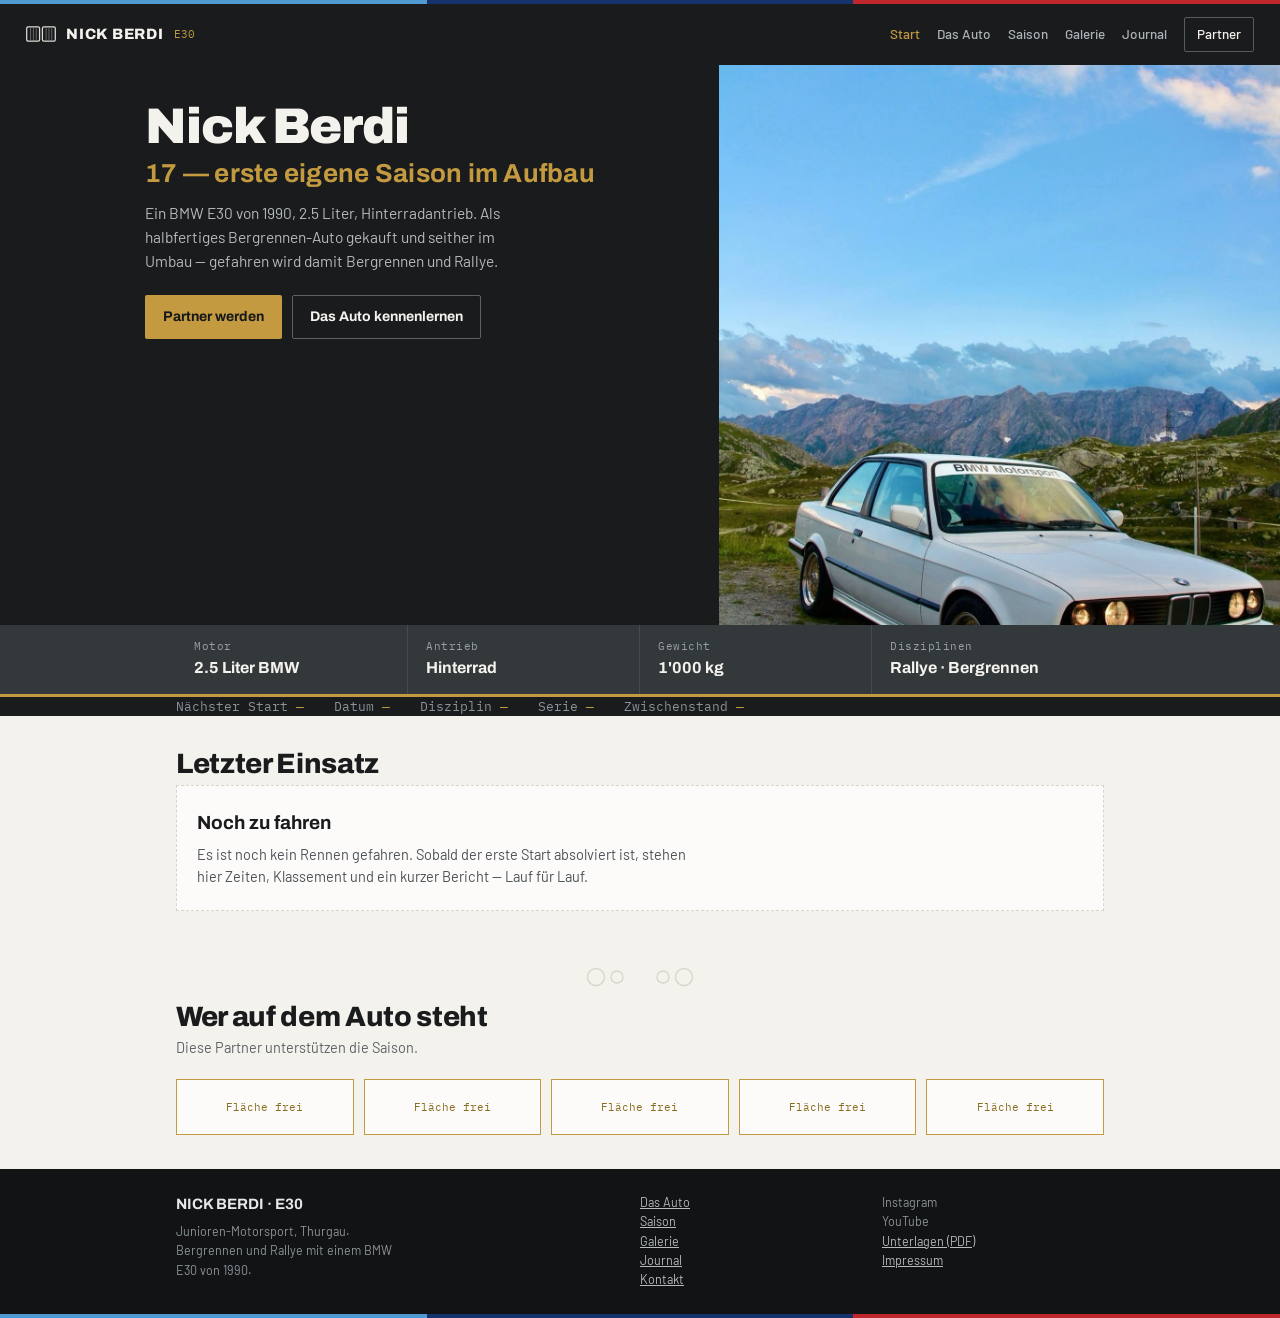
==== index.html @ aa483a07 "init" ====
<!doctype html>
<html lang="de-CH">
<meta charset="utf-8">
<meta name="viewport" content="width=device-width, initial-scale=1">
<title>Start — nickberdi.ch</title>
<link rel="preconnect" href="https://fonts.googleapis.com">
<link rel="preconnect" href="https://fonts.gstatic.com" crossorigin>
<link href="https://fonts.googleapis.com/css2?family=Archivo:wght@600;700;800;900&family=Barlow:wght@400;500;600&family=IBM+Plex+Mono:wght@400;500&display=swap" rel="stylesheet">

<link rel="stylesheet" href="css/base.css">
<link rel="stylesheet" href="css/site.css">
<link rel="stylesheet" href="css/components.css">

<div class="site">
  <div class="tri"><i></i><i></i><i></i></div>
  <nav class="nav">
    <div class="mark">
      <svg class="kid" viewBox="0 0 34 18" width="30" height="16" aria-hidden="true"><rect x=".8" y=".8" width="14.6" height="16.4" rx="1.6" fill="none" stroke="currentColor" stroke-width="1.4"/><rect x="18.6" y=".8" width="14.6" height="16.4" rx="1.6" fill="none" stroke="currentColor" stroke-width="1.4"/><path d="M5.2 2.4v13.2M8.4 2.4v13.2M11.6 2.4v13.2M22.8 2.4v13.2M26 2.4v13.2M29.2 2.4v13.2" stroke="currentColor" stroke-width=".9" opacity=".5"/></svg>
      <b data-cms="site.name">NICK BERDI</b><span data-cms="site.tag">E30</span>
    </div>
    <a href="index.html" class="on">Start</a><a href="das-auto.html">Das Auto</a><a href="saison.html">Saison</a><a href="galerie.html">Galerie</a><a href="journal.html">Journal</a>
    <a href="partner.html" class="cta">Partner</a>
  </nav>
  <header class="hero">
    <div class="hero-txt">
      <h1><span data-cms="index.heroTitle">Nick Berdi</span><em data-cms="index.heroSub">17 — erste eigene Saison im Aufbau</em></h1>
      <p class="sub" data-cms="index.heroText">Ein BMW E30 von 1990, 2.5 Liter, Hinterradantrieb. Als halbfertiges Bergrennen-Auto gekauft und seither im Umbau — gefahren wird damit Bergrennen und Rallye.</p>
      <div class="hero-btns">
        <a href="partner.html" class="btn btn-g" data-cms="index.heroBtn1">Partner werden</a>
        <a href="das-auto.html" class="btn btn-o" data-cms="index.heroBtn2">Das Auto kennenlernen</a>
      </div>
    </div>
    <img src="img/wolken-dreiviertel.jpg" alt="Weisser BMW E30 auf einem Alpenpass in der Dämmerung">
  </header>

  <div class="spec"><div class="wrap spec-in">
    <div><i>Motor</i><b data-cms="car.motor">2.5 Liter BMW</b></div>
    <div><i>Antrieb</i><b data-cms="car.antrieb">Hinterrad</b></div>
    <div><i>Gewicht</i><b data-cms="car.gewicht">1'000 kg</b></div>
    <div><i>Disziplinen</i><b data-cms="car.disziplinen">Rallye · Bergrennen</b></div>
  </div></div>

  <div class="tc"><div class="wrap tc-in">
    <span><i>Nächster Start</i> <b data-cms="index.nextEvent">—</b></span>
    <span><i>Datum</i> <b data-cms="index.nextDate">—</b></span>
    <span><i>Disziplin</i> <b data-cms="index.nextDiscipline">—</b></span>
    <span><i>Serie</i> <b data-cms="index.nextSeries">—</b></span>
    <span><i>Zwischenstand</i> <b data-cms="index.nextStanding">—</b></span>
  </div></div>

  <section class="sec"><div class="wrap">
    <h2>Letzter Einsatz</h2>
    <div class="empty" data-events-last>
      <b data-cms="index.lastTitle">Noch zu fahren</b>
      <p data-cms="index.lastText">Es ist noch kein Rennen gefahren. Sobald der erste Start absolviert ist, stehen hier Zeiten, Klassement und ein kurzer Bericht — Lauf für Lauf.</p>
    </div>
  </div></section>

  <div class="lamps"><svg viewBox="0 0 108 20" width="108" height="20" aria-hidden="true">
    <circle cx="10" cy="10" r="8.5" fill="none" stroke="currentColor" stroke-width="1.3"/>
    <circle cx="31" cy="10" r="6" fill="none" stroke="currentColor" stroke-width="1.3"/>
    <circle cx="77" cy="10" r="6" fill="none" stroke="currentColor" stroke-width="1.3"/>
    <circle cx="98" cy="10" r="8.5" fill="none" stroke="currentColor" stroke-width="1.3"/>
  </svg></div>

  <section class="sec" style="padding-top:12px"><div class="wrap">
    <h2 data-cms="index.partnersTitle">Wer auf dem Auto steht</h2>
    <p class="lede" data-cms="index.partnersLede">Diese Partner unterstützen die Saison.</p>
    <div class="logos" data-partners></div>
  </div></section>
  <footer class="foot"><div class="wrap cols">
    <div><b style="font-family:Archivo,sans-serif;font-size:15px;color:#E4E8EA" data-cms="site.footerBrand">NICK BERDI · E30</b>
      <p style="margin:6px 0 0;max-width:34ch" data-cms="site.footerText">Junioren-Motorsport, Thurgau. Bergrennen und Rallye mit einem BMW E30 von 1990.</p></div>
    <div><a href="das-auto.html">Das Auto</a><br><a href="saison.html">Saison</a><br><a href="galerie.html">Galerie</a><br><a href="journal.html">Journal</a><br><a href="kontakt.html">Kontakt</a></div>
    <div>Instagram<br>YouTube<br><a href="#">Unterlagen (PDF)</a><br><a href="#">Impressum</a></div>
  </div></footer>
  <div class="tri"><i></i><i></i><i></i></div>
</div>

<script src="data/content.js"></script>
<script src="js/content.js"></script>
<script src="js/site.js"></script>

</html>
---- css/base.css ----
/* Design tokens, reset and shared type helpers */
:root{
  --alpine:#F4F2ED;      /* Alpinweiss body */
  --chalk:#FCFBF9;
  --anthracite:#191B1D;  /* dash + trim */
  --graphite:#33383B;
  --bbs:#C39A3F;         /* cross-spoke gold */
  --needle:#E4762B;      /* tacho needle */
  --dusk:#4C6E8C;
  --line:#D9D5CC;
  --m1:#4E9AD1; --m2:#16326B; --m3:#C0272D;
}
*{box-sizing:border-box}
html,body{margin:0}
body{background:var(--alpine);color:var(--anthracite);font-family:Barlow,system-ui,sans-serif;-webkit-font-smoothing:antialiased}
.mono{font-family:"IBM Plex Mono",ui-monospace,monospace;font-variant-numeric:tabular-nums}
---- css/site.css ----
/* The website itself: nav, hero, sections, footer, responsive rules */
/* ---------- site base ---------- */
.site{color:var(--anthracite);font-size:15px;line-height:1.55;background:var(--alpine)}
.site .wrap{max-width:980px;margin:0 auto;padding:0 26px}
.site h1,.site h2,.site h3{font-family:Archivo,sans-serif;font-weight:800;letter-spacing:-.012em;margin:0;line-height:1.03}
.site p{margin:0 0 14px;max-width:68ch}
.tri{display:flex;height:4px}
.tri i{flex:1}
.tri i:nth-child(1){background:var(--m1)}
.tri i:nth-child(2){background:var(--m2)}
.tri i:nth-child(3){background:var(--m3)}

/* nav — sticky: the top stripe pins first, the bar sits right below it */
.site>.tri:first-child{position:sticky;top:0;z-index:60}
.nav{position:sticky;top:4px;z-index:59;display:flex;align-items:center;gap:17px;padding:13px 26px;background:var(--anthracite);color:var(--alpine)}
.mark{display:flex;align-items:center;gap:10px;margin-right:auto}
.mark .kid{color:var(--alpine);opacity:.9;flex:none}
.mark b{font-family:Archivo,sans-serif;font-weight:800;font-size:15px;letter-spacing:.05em}
.mark span{font-family:"IBM Plex Mono",monospace;font-size:11px;color:var(--bbs)}
.nav a{color:#AEB5B8;text-decoration:none;font-size:13.5px;font-weight:500}
.nav a:hover,.nav a.on{color:var(--bbs)}
.nav .cta{border:1px solid #545C60;padding:6px 12px;border-radius:2px;color:var(--alpine)}
.nav .cta:hover{border-color:var(--bbs)}

/* hero */
.hero{display:grid;grid-template-columns:1fr .78fr;background:var(--anthracite);color:var(--alpine)}
.hero-txt{padding:36px 0 34px 26px;max-width:600px;justify-self:end;width:100%}
.hero img{width:100%;height:100%;object-fit:cover;display:block;min-height:400px;max-height:560px}
.hero h1{font-size:50px;font-weight:900;letter-spacing:-.022em}
.hero h1 em{font-style:normal;display:block;color:var(--bbs);font-size:26px;font-weight:700;letter-spacing:.01em;margin-top:8px}
.hero .sub{color:#B4BABD;margin:14px 0 0;max-width:40ch;font-size:15.5px}
.hero-btns{display:flex;flex-wrap:wrap;gap:10px;margin-top:22px}
.btn{display:inline-block;font-family:Archivo,sans-serif;font-weight:700;font-size:14px;padding:10px 17px;border-radius:2px;
  text-decoration:none;border:1px solid transparent;cursor:pointer}
.btn-g{background:var(--bbs);color:#16181A}
.btn-o{border-color:#5A6266;color:var(--alpine)}
.btn-d{background:var(--anthracite);color:var(--alpine)}
.btn-l{border-color:var(--line);color:var(--graphite)}

/* headlight divider */
.lamps{display:flex;justify-content:center;padding:22px 0 4px;color:var(--line)}

/* spec bar */
.spec{background:var(--graphite);color:var(--alpine)}
.spec-in{display:grid;grid-template-columns:repeat(4,1fr);gap:1px 0;padding:0}
.spec-in div{padding:13px 18px;border-right:1px solid #454B4E}
.spec-in div:last-child{border-right:none}
.spec-in i{display:block;font-style:normal;font-family:"IBM Plex Mono",monospace;font-size:10.5px;color:#98A0A4;letter-spacing:.05em}
.spec-in b{font-family:Archivo,sans-serif;font-weight:700;font-size:16px;margin-top:2px;display:block}

/* time control strip */
.tc{background:var(--anthracite);color:var(--alpine);border-top:3px solid var(--bbs)}
.tc-in{display:flex;flex-wrap:wrap;gap:7px 30px;align-items:baseline;padding:11px 0;font-family:"IBM Plex Mono",monospace;font-size:12.5px}
.tc-in b{color:var(--bbs);font-weight:500}
.tc-in i{color:#8B9498;font-style:normal}

.sec{padding:34px 0}
.sec.dk{background:var(--anthracite);color:var(--alpine)}
.sec.dk h2{color:var(--alpine)}
.sec.dk .lede{color:#A9B0B4}
.sec h2{font-size:28px;margin-bottom:5px}
.sec .lede{color:#5E6367;margin-bottom:20px;font-size:14.5px}

/* result */
.result{display:grid;grid-template-columns:84px 1fr;gap:18px;background:var(--chalk);border:1px solid var(--line);
  border-left:5px solid var(--m3);padding:16px 18px}
.pos{font-family:Archivo,sans-serif;font-weight:900;font-size:46px;line-height:.85;text-align:center}
.pos small{display:block;font-family:"IBM Plex Mono",monospace;font-size:9.5px;letter-spacing:.09em;color:#7A7A72;font-weight:400;margin-top:4px}
.result h3{font-size:21px}
.result .meta{font-family:"IBM Plex Mono",monospace;font-size:12px;color:#6E6E66;margin-top:3px}
.splits{display:flex;flex-wrap:wrap;gap:14px;margin-top:11px;font-family:"IBM Plex Mono",monospace;font-size:12.5px}
.splits em{font-style:normal;color:#7A7A72}

.strip{display:grid;grid-template-columns:repeat(2,1fr);gap:1px;background:var(--line);border:1px solid var(--line);margin-top:16px}
.strip div{background:var(--chalk);padding:11px 12px}
.strip .ev{font-family:Archivo,sans-serif;font-weight:700;font-size:14px}
.strip .rs{font-family:"IBM Plex Mono",monospace;font-size:11.5px;color:#6E6E66;margin-top:2px}

.logos{display:grid;grid-template-columns:repeat(5,1fr);gap:10px;margin-top:10px}
.logo{background:var(--chalk);border:1px dashed #C8C3B6;height:56px;display:flex;align-items:center;justify-content:center;
  font-family:"IBM Plex Mono",monospace;font-size:10.5px;color:#96968C;text-align:center;padding:4px}

.tbl{width:100%;border-collapse:collapse;font-size:14px;background:var(--chalk);border:1px solid var(--line)}
.tbl th{text-align:left;font-family:Archivo,sans-serif;font-weight:700;font-size:13px;color:#4E5357;
  border-bottom:2px solid var(--anthracite);padding:9px 11px}
.tbl td{border-bottom:1px solid #E6E2D8;padding:9px 11px}
.tbl tr:last-child td{border-bottom:none}
.tbl .n{font-family:"IBM Plex Mono",monospace;font-variant-numeric:tabular-nums}
.tbl .win{color:var(--m3);font-weight:600}

.stats{display:grid;grid-template-columns:repeat(3,1fr);gap:14px;margin-bottom:22px}
.stat{background:var(--anthracite);color:var(--alpine);padding:14px 16px;border-top:3px solid var(--bbs)}
.stat b{font-family:Archivo,sans-serif;font-weight:900;font-size:38px;line-height:1;display:block}
.stat span{font-size:12.5px;color:#A9B0B4}

.tl{list-style:none;margin:0;padding:0;border-left:1px solid var(--line)}
.tl li{position:relative;padding:0 0 20px 25px}
.tl li:last-child{padding-bottom:0}
.tl .mk{position:absolute;left:-6px;top:5px;width:11px;height:11px;border-radius:50%;background:var(--alpine);
  border:2px solid var(--anthracite)}
.tl .yr{font-family:"IBM Plex Mono",monospace;font-size:11.5px;color:#7A7A72}
.tl b{font-family:Archivo,sans-serif;font-weight:700;font-size:17px;display:block;margin-top:1px}
.tl p{font-size:14px;color:#5E6367;margin:2px 0 0}

/* gallery */
.chips{display:flex;flex-wrap:wrap;gap:7px;margin-bottom:16px}
.chip{font-size:12.5px;border:1px solid var(--line);background:var(--chalk);padding:5px 11px;border-radius:999px;cursor:pointer}
.chip.on{background:var(--anthracite);color:var(--alpine);border-color:var(--anthracite)}
.grid{display:grid;grid-template-columns:repeat(3,1fr);gap:12px}
.cell{position:relative;overflow:hidden;background:var(--graphite);aspect-ratio:4/3}
.cell img{width:100%;height:100%;object-fit:cover;display:block}
/* Hochformat, bei dem das Auto im unteren Bilddrittel steht */
.cell img.tief{object-position:center 78%}
.cell .cap{position:absolute;left:0;right:0;bottom:0;padding:16px 10px 8px;font-family:"IBM Plex Mono",monospace;font-size:10.5px;
  color:#EDEAE4;background:linear-gradient(transparent,rgba(0,0,0,.72))}

/* car page */
.carhero{position:relative}
.carhero img{width:100%;display:block}
.carspec{display:grid;grid-template-columns:repeat(2,1fr);gap:0;border:1px solid var(--line);background:var(--chalk)}
.carspec div{padding:11px 15px;border-bottom:1px solid #E6E2D8;display:flex;justify-content:space-between;gap:12px;font-size:14px}
.carspec div:nth-child(odd){border-right:1px solid #E6E2D8}
.carspec i{font-style:normal;color:#6E6E66}
.carspec b{font-family:"IBM Plex Mono",monospace;font-weight:500;font-size:13px}

/* packages */
.pkgs{display:grid;grid-template-columns:repeat(3,1fr);gap:14px}
.pkg{background:var(--chalk);border:1px solid var(--line);padding:17px;display:flex;flex-direction:column}
.pkg.lead{border:2px solid var(--anthracite)}
.pkg h3{font-size:19px}
.pkg .price{font-family:"IBM Plex Mono",monospace;font-size:14px;color:var(--m3);margin:3px 0 11px}
.pkg ul{margin:0 0 16px;padding-left:17px;font-size:13.5px;color:#4E5357}
.pkg li{margin-bottom:5px}
.pkg .btn{margin-top:auto;text-align:center}

/* article */
.art{max-width:64ch;margin:0 auto}
.art h1{font-size:37px;margin-bottom:8px}
.dateline{font-family:"IBM Plex Mono",monospace;font-size:12px;color:#7A7A72;border-bottom:1px solid var(--line);
  padding-bottom:12px;margin-bottom:18px}
.art p{font-size:16px;line-height:1.62}
.pull{border-left:3px solid var(--bbs);padding:4px 0 4px 14px;margin:20px 0;font-family:"IBM Plex Mono",monospace;
  font-size:13px;color:#4E5357}
.resultbox{background:var(--anthracite);color:var(--alpine);padding:14px 16px;margin:22px 0;
  font-family:"IBM Plex Mono",monospace;font-size:13px}
.resultbox div{display:flex;justify-content:space-between;padding:4px 0;border-bottom:1px solid #3A4144}
.resultbox div:last-child{border:none}

/* form */
.form{background:var(--chalk);border:1px solid var(--line);padding:20px}
.field{margin-bottom:13px}
.field label{display:block;font-size:13px;font-weight:600;margin-bottom:4px}
.field input,.field select,.field textarea{width:100%;padding:9px 10px;border:1px solid #C8C3B6;background:var(--alpine);
  font-family:inherit;font-size:14px;border-radius:2px}
.two{display:grid;grid-template-columns:1fr 1fr;gap:13px}

.foot{background:#111314;color:#8C9599;padding:24px 0;font-size:12.5px}
.foot a{color:#B4BABD}
.cols{display:grid;grid-template-columns:2fr 1fr 1fr;gap:20px}

@media(max-width:780px){
  .hero{grid-template-columns:1fr}
  .hero-txt{padding:28px 22px 30px;max-width:none;justify-self:stretch}
  .hero h1{font-size:36px}
  .hero img{min-height:280px;max-height:380px}
  .spec-in{grid-template-columns:1fr 1fr}
  .spec-in div:nth-child(2n){border-right:none}
  .spec-in div{border-bottom:1px solid #454B4E}
  .strip,.grid,.pkgs,.stats,.cols,.two,.carspec{grid-template-columns:1fr}
  .carspec div:nth-child(odd){border-right:none}
  .logos{grid-template-columns:1fr 1fr}
  .nav{gap:12px;flex-wrap:wrap}
  .nav a:not(.cta){display:none}
  .site .wrap{padding:0 18px}
  .art h1{font-size:28px}
  .contact-grid{grid-template-columns:1fr!important}
}
@media(prefers-reduced-motion:reduce){*{animation:none!important;transition:none!important}}

/* small print under a table or figure */
.note{color:#8D9498;font-size:12.5px;margin:10px 2px 0;font-family:"IBM Plex Mono",monospace}
---- css/components.css ----
/* Discipline badges, setup cards and run tables */
/* discipline badges */
.disz{display:inline-flex;align-items:center;gap:6px;font-family:"IBM Plex Mono",monospace;font-size:11px;
  border:1px solid var(--line);background:var(--chalk);border-radius:999px;padding:2px 9px 2px 7px;white-space:nowrap;color:#4E5357}
.disz:before{content:"";width:7px;height:7px;border-radius:50%;background:var(--stone,#888)}
.disz.berg:before{background:var(--needle)}
.disz.rallye:before{background:var(--m3)}
.disz.dk{background:transparent;border-color:#4A5256;color:#B4BABD}
.tbl .disz{font-size:10.5px}
.setups{display:grid;grid-template-columns:repeat(2,1fr);gap:14px;margin-top:18px}
.setup{border:1px solid #3E4548;padding:15px 16px}
.setup h3{font-size:18px;margin-bottom:6px}
.setup p{font-size:13.5px;color:#A9B0B4;margin:0}
.setup .disz{margin-bottom:9px}
.runs{display:flex;flex-wrap:wrap;gap:0;margin-top:11px;border:1px solid var(--line);background:var(--alpine)}
.runs div{padding:7px 13px;border-right:1px solid var(--line);font-family:"IBM Plex Mono",monospace;font-size:12.5px}
.runs div:last-child{border-right:none}
.runs i{font-style:normal;display:block;font-size:10px;color:#7A7A72}
.runs .best{background:var(--chalk);color:var(--m3);font-weight:500}
@media(max-width:780px){.setups{grid-template-columns:1fr}}

/* ---------- empty states (nothing driven / nothing written yet) ---------- */
.empty{border:1px dashed var(--line);background:var(--chalk);padding:22px 20px;margin-top:6px}
.empty b{display:block;font-family:Archivo,sans-serif;font-size:19px;margin-bottom:5px}
.empty p{margin:0;font-size:14.5px;color:#4E5357;max-width:62ch}
.sec.dk .empty{border-color:#3E4548;background:#202325}
.sec.dk .empty p{color:#A9B0B4}

/* ---------- partner packages: extra note under the cards ---------- */
.pkg-note{margin-top:16px;font-size:14.5px;color:#4E5357}
.pkg .kind{font-family:"IBM Plex Mono",monospace;font-size:10.5px;letter-spacing:.06em;
  text-transform:uppercase;color:#7C8388;margin-bottom:4px;display:block}

/* ---------- journal post list ---------- */
.posts{display:grid;gap:14px;margin-top:16px}
.post{border:1px solid var(--line);background:var(--chalk);padding:17px}
.post h3{font-size:20px;margin:6px 0 4px}
.post .dateline{font-family:"IBM Plex Mono",monospace;font-size:12px;color:#7C8388}
.post p{margin:6px 0 0;font-size:14.5px;color:#4E5357}

/* ---------- car map: blank car with free advertising surfaces ---------- */
.carmap{border:1px solid var(--line);background:var(--alpine);margin:18px 0}
.carmap-head{font-family:"IBM Plex Mono",monospace;font-size:11px;letter-spacing:.07em;
  text-transform:uppercase;color:#7C8388;padding:9px 14px;border-bottom:1px solid var(--line)}
.carmap svg{display:block;width:100%;height:auto;padding:10px 6px}
.carmap .shell{fill:#FFF;stroke:var(--anthracite);stroke-width:2.4;stroke-linejoin:round}
.carmap .arch{fill:var(--alpine);stroke:var(--anthracite);stroke-width:2.4}
.carmap .glass{fill:#DFE4E6;stroke:var(--anthracite);stroke-width:1.8}
.carmap .shut,.carmap .trim{fill:none;stroke:#A9AEA6;stroke-width:1.6}
.carmap .lamp,.carmap .handle{fill:#C9C6BE;stroke:var(--anthracite);stroke-width:1.4}
.carmap .tyre{fill:#2A2E31}
.carmap .rim{fill:#C9C6BE;stroke:var(--anthracite);stroke-width:1.6}
.carmap .ground{stroke:var(--line);stroke-width:2}
.carmap .spot rect,.carmap .spot polygon{fill:rgba(195,154,63,.16);stroke:var(--bbs);
  stroke-width:2.2;stroke-dasharray:7 5}
.carmap .spot circle{fill:var(--bbs)}
.carmap .spot text{fill:#16181A;font-family:Archivo,sans-serif;font-weight:800;font-size:16px;text-anchor:middle}
.carmap .spot.taken rect,.carmap .spot.taken polygon{fill:rgba(51,56,59,.10);stroke:#9AA0A4;stroke-dasharray:none}
.carmap .spot.taken circle{fill:#9AA0A4}

.spotlist{list-style:none;margin:18px 0 0;padding:0;display:grid;
  grid-template-columns:repeat(2,1fr);gap:8px 18px;counter-reset:none}
.spotlist li{display:flex;align-items:center;gap:10px;border-bottom:1px solid var(--line);padding:7px 0;font-size:14.5px}
.spotlist .num{flex:none;width:24px;height:24px;border-radius:50%;background:var(--bbs);color:#16181A;
  font-family:Archivo,sans-serif;font-weight:800;font-size:13px;display:grid;place-items:center}
.spotlist b{font-weight:600;margin-right:auto}
.spotlist i{font-style:normal;font-family:"IBM Plex Mono",monospace;font-size:12px;color:var(--m3)}
.spotlist li.taken .num{background:#9AA0A4}
.spotlist li.taken i{color:#7C8388}

@media (max-width:760px){ .spotlist{grid-template-columns:1fr} }
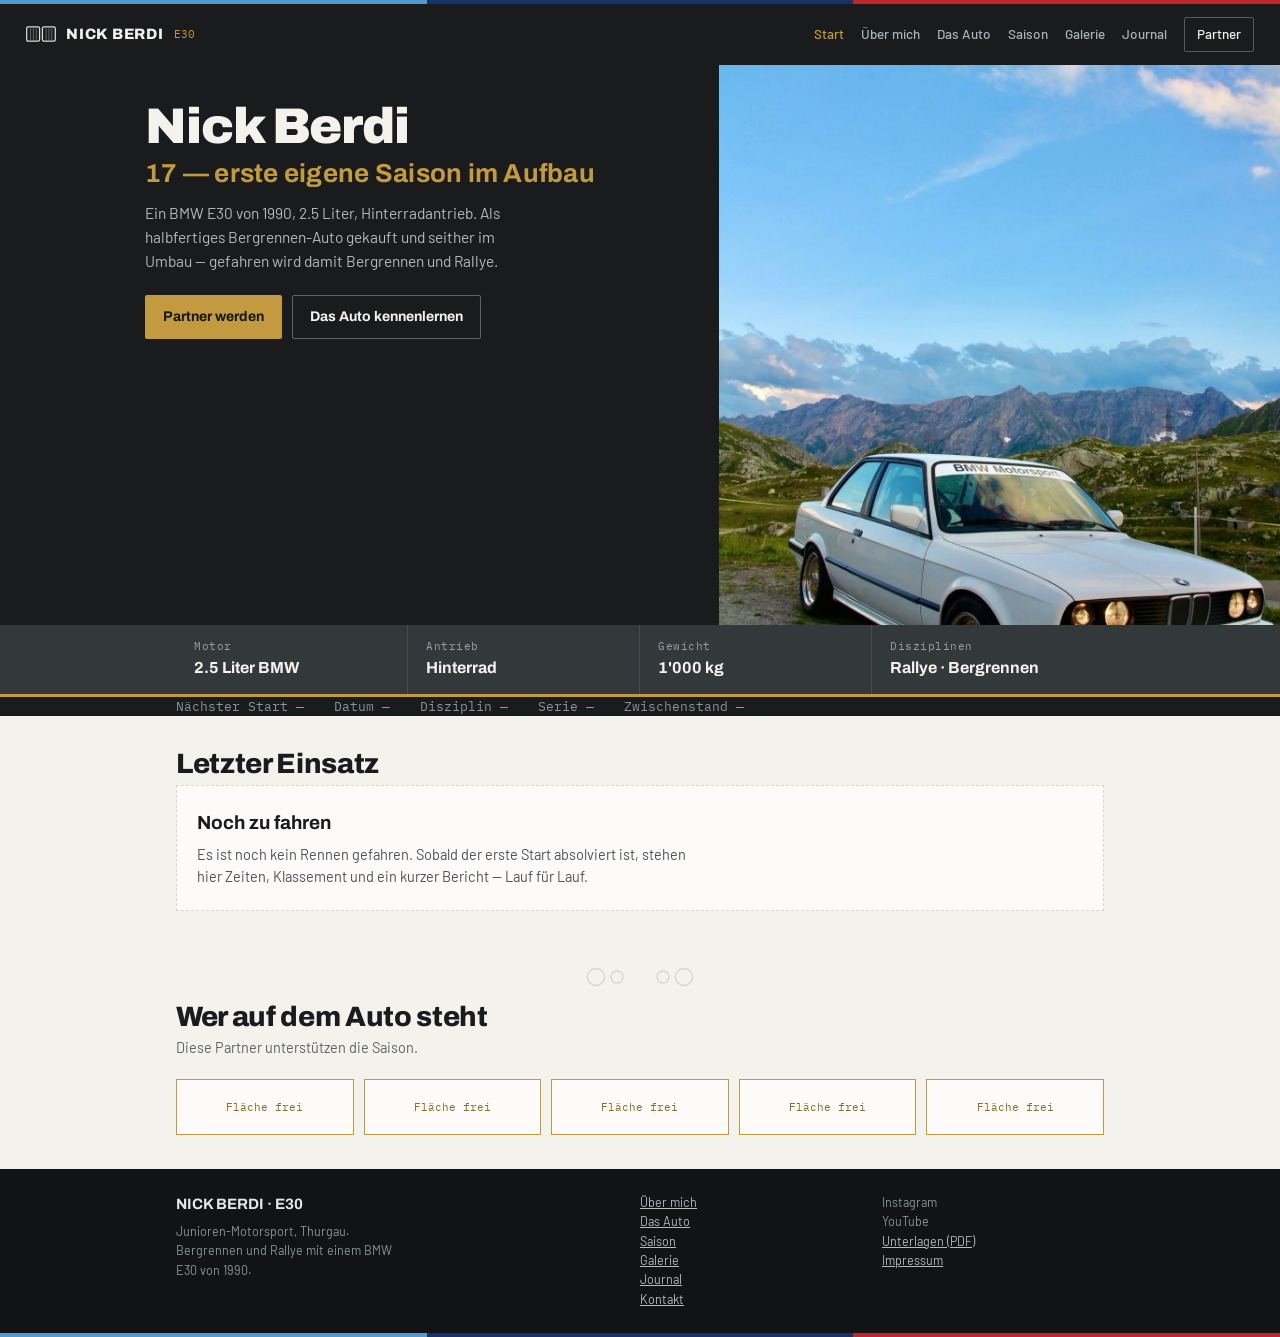
==== commit d8b42614: "update codebase" ====
--- a/index.html
+++ b/index.html
@@ -2,7 +2,7 @@
 <html lang="de-CH">
 <meta charset="utf-8">
 <meta name="viewport" content="width=device-width, initial-scale=1">
-<title>Start — nickberdi.ch</title>
+<title>Start — berdi-racing.com</title>
 <link rel="preconnect" href="https://fonts.googleapis.com">
 <link rel="preconnect" href="https://fonts.gstatic.com" crossorigin>
 <link href="https://fonts.googleapis.com/css2?family=Archivo:wght@600;700;800;900&family=Barlow:wght@400;500;600&family=IBM+Plex+Mono:wght@400;500&display=swap" rel="stylesheet">
@@ -15,10 +15,10 @@
   <div class="tri"><i></i><i></i><i></i></div>
   <nav class="nav">
     <div class="mark">
-      <svg class="kid" viewBox="0 0 34 18" width="30" height="16" aria-hidden="true"><rect x=".8" y=".8" width="14.6" height="16.4" rx="1.6" fill="none" stroke="currentColor" stroke-width="1.4"/><rect x="18.6" y=".8" width="14.6" height="16.4" rx="1.6" fill="none" stroke="currentColor" stroke-width="1.4"/><path d="M5.2 2.4v13.2M8.4 2.4v13.2M11.6 2.4v13.2M22.8 2.4v13.2M26 2.4v13.2M29.2 2.4v13.2" stroke="currentColor" stroke-width=".9" opacity=".5"/></svg>
+      <svg class="grille" viewBox="0 0 34 18" width="30" height="16" aria-hidden="true"><rect x=".8" y=".8" width="14.6" height="16.4" rx="1.6" fill="none" stroke="currentColor" stroke-width="1.4"/><rect x="18.6" y=".8" width="14.6" height="16.4" rx="1.6" fill="none" stroke="currentColor" stroke-width="1.4"/><path d="M5.2 2.4v13.2M8.4 2.4v13.2M11.6 2.4v13.2M22.8 2.4v13.2M26 2.4v13.2M29.2 2.4v13.2" stroke="currentColor" stroke-width=".9" opacity=".5"/></svg>
       <b data-cms="site.name">NICK BERDI</b><span data-cms="site.tag">E30</span>
     </div>
-    <a href="index.html" class="on">Start</a><a href="das-auto.html">Das Auto</a><a href="saison.html">Saison</a><a href="galerie.html">Galerie</a><a href="journal.html">Journal</a>
+    <a href="index.html" class="on">Start</a><a href="ueber-mich.html">Über mich</a><a href="das-auto.html">Das Auto</a><a href="saison.html">Saison</a><a href="galerie.html">Galerie</a><a href="journal.html">Journal</a>
     <a href="partner.html" class="cta">Partner</a>
   </nav>
   <header class="hero">
@@ -30,14 +30,14 @@
         <a href="das-auto.html" class="btn btn-o" data-cms="index.heroBtn2">Das Auto kennenlernen</a>
       </div>
     </div>
-    <img src="img/wolken-dreiviertel.jpg" alt="Weisser BMW E30 auf einem Alpenpass in der Dämmerung">
+    <img data-cms-img="index.heroImage" src="img/wolken-dreiviertel.jpg" alt="Weisser BMW E30 auf einem Alpenpass in der Dämmerung">
   </header>
 
   <div class="spec"><div class="wrap spec-in">
-    <div><i>Motor</i><b data-cms="car.motor">2.5 Liter BMW</b></div>
-    <div><i>Antrieb</i><b data-cms="car.antrieb">Hinterrad</b></div>
-    <div><i>Gewicht</i><b data-cms="car.gewicht">1'000 kg</b></div>
-    <div><i>Disziplinen</i><b data-cms="car.disziplinen">Rallye · Bergrennen</b></div>
+    <div><i>Motor</i><b data-cms="car.engine">2.5 Liter BMW</b></div>
+    <div><i>Antrieb</i><b data-cms="car.drivetrain">Hinterrad</b></div>
+    <div><i>Gewicht</i><b data-cms="car.weight">1'000 kg</b></div>
+    <div><i>Disziplinen</i><b data-cms="car.disciplines">Rallye · Bergrennen</b></div>
   </div></div>
 
   <div class="tc"><div class="wrap tc-in">
@@ -65,18 +65,19 @@
 
   <section class="sec" style="padding-top:12px"><div class="wrap">
     <h2 data-cms="index.partnersTitle">Wer auf dem Auto steht</h2>
-    <p class="lede" data-cms="index.partnersLede">Diese Partner unterstützen die Saison.</p>
+    <p class="intro" data-cms="index.partnersIntro">Diese Partner unterstützen die Saison.</p>
     <div class="logos" data-partners></div>
   </div></section>
   <footer class="foot"><div class="wrap cols">
     <div><b style="font-family:Archivo,sans-serif;font-size:15px;color:#E4E8EA" data-cms="site.footerBrand">NICK BERDI · E30</b>
       <p style="margin:6px 0 0;max-width:34ch" data-cms="site.footerText">Junioren-Motorsport, Thurgau. Bergrennen und Rallye mit einem BMW E30 von 1990.</p></div>
-    <div><a href="das-auto.html">Das Auto</a><br><a href="saison.html">Saison</a><br><a href="galerie.html">Galerie</a><br><a href="journal.html">Journal</a><br><a href="kontakt.html">Kontakt</a></div>
-    <div>Instagram<br>YouTube<br><a href="#">Unterlagen (PDF)</a><br><a href="#">Impressum</a></div>
+    <div><a href="ueber-mich.html">Über mich</a><br><a href="das-auto.html">Das Auto</a><br><a href="saison.html">Saison</a><br><a href="galerie.html">Galerie</a><br><a href="journal.html">Journal</a><br><a href="kontakt.html">Kontakt</a></div>
+    <div>Instagram<br>YouTube<br><a href="#">Unterlagen (PDF)</a><br><a href="impressum.html">Impressum</a></div>
   </div></footer>
   <div class="tri"><i></i><i></i><i></i></div>
 </div>
 
+<script src="js/labels.js"></script>
 <script src="data/content.js"></script>
 <script src="js/content.js"></script>
 <script src="js/site.js"></script>
--- a/css/base.css
+++ b/css/base.css
@@ -9,6 +9,8 @@
   --dusk:#4C6E8C;
   --line:#D9D5CC;
   --m1:#4E9AD1; --m2:#16326B; --m3:#C0272D;
+  --ok:#2E7D32;          /* feedback: it worked */
+  --error:#B3261E;      /* feedback: it did not work */
 }
 *{box-sizing:border-box}
 html,body{margin:0}
--- a/css/site.css
+++ b/css/site.css
@@ -14,7 +14,7 @@
 .site>.tri:first-child{position:sticky;top:0;z-index:60}
 .nav{position:sticky;top:4px;z-index:59;display:flex;align-items:center;gap:17px;padding:13px 26px;background:var(--anthracite);color:var(--alpine)}
 .mark{display:flex;align-items:center;gap:10px;margin-right:auto}
-.mark .kid{color:var(--alpine);opacity:.9;flex:none}
+.mark .grille{color:var(--alpine);opacity:.9;flex:none}
 .mark b{font-family:Archivo,sans-serif;font-weight:800;font-size:15px;letter-spacing:.05em}
 .mark span{font-family:"IBM Plex Mono",monospace;font-size:11px;color:var(--bbs)}
 .nav a{color:#AEB5B8;text-decoration:none;font-size:13.5px;font-weight:500}
@@ -36,6 +36,17 @@
 .btn-o{border-color:#5A6266;color:var(--alpine)}
 .btn-d{background:var(--anthracite);color:var(--alpine)}
 .btn-l{border-color:var(--line);color:var(--graphite)}
+/* The submit button of the contact form is a <button>, every other .btn is a
+   link. Without this line the browser defaults for line-height and appearance
+   make it shorter than the buttons next to it. */
+button.btn{line-height:inherit;-webkit-appearance:none;appearance:none}
+
+/* Status line under the contact form. The colour lives here and not in the
+   script — otherwise the form would carry its own colour values, bypassing the
+   token system. Without a state class the line stays invisibly empty. */
+.formstatus{font-size:13px;margin:10px 0 0;min-height:1.2em}
+.formstatus.is-ok{color:var(--ok)}
+.formstatus.is-error{color:var(--error)}
 
 /* headlight divider */
 .lamps{display:flex;justify-content:center;padding:22px 0 4px;color:var(--line)}
@@ -57,9 +68,9 @@
 .sec{padding:34px 0}
 .sec.dk{background:var(--anthracite);color:var(--alpine)}
 .sec.dk h2{color:var(--alpine)}
-.sec.dk .lede{color:#A9B0B4}
+.sec.dk .intro{color:#A9B0B4}
 .sec h2{font-size:28px;margin-bottom:5px}
-.sec .lede{color:#5E6367;margin-bottom:20px;font-size:14.5px}
+.sec .intro{color:#5E6367;margin-bottom:20px;font-size:14.5px}
 
 /* result */
 .result{display:grid;grid-template-columns:84px 1fr;gap:18px;background:var(--chalk);border:1px solid var(--line);
@@ -109,8 +120,8 @@
 .grid{display:grid;grid-template-columns:repeat(3,1fr);gap:12px}
 .cell{position:relative;overflow:hidden;background:var(--graphite);aspect-ratio:4/3}
 .cell img{width:100%;height:100%;object-fit:cover;display:block}
-/* Hochformat, bei dem das Auto im unteren Bilddrittel steht */
-.cell img.tief{object-position:center 78%}
+/* Portrait shots where the car sits in the lower third of the frame */
+.cell img.low-crop{object-position:center 78%}
 .cell .cap{position:absolute;left:0;right:0;bottom:0;padding:16px 10px 8px;font-family:"IBM Plex Mono",monospace;font-size:10.5px;
   color:#EDEAE4;background:linear-gradient(transparent,rgba(0,0,0,.72))}
 
--- a/css/components.css
+++ b/css/components.css
@@ -1,17 +1,17 @@
 /* Discipline badges, setup cards and run tables */
 /* discipline badges */
-.disz{display:inline-flex;align-items:center;gap:6px;font-family:"IBM Plex Mono",monospace;font-size:11px;
+.discipline{display:inline-flex;align-items:center;gap:6px;font-family:"IBM Plex Mono",monospace;font-size:11px;
   border:1px solid var(--line);background:var(--chalk);border-radius:999px;padding:2px 9px 2px 7px;white-space:nowrap;color:#4E5357}
-.disz:before{content:"";width:7px;height:7px;border-radius:50%;background:var(--stone,#888)}
-.disz.berg:before{background:var(--needle)}
-.disz.rallye:before{background:var(--m3)}
-.disz.dk{background:transparent;border-color:#4A5256;color:#B4BABD}
-.tbl .disz{font-size:10.5px}
+.discipline:before{content:"";width:7px;height:7px;border-radius:50%;background:var(--stone,#888)}
+.discipline.hill:before{background:var(--needle)}
+.discipline.rally:before{background:var(--m3)}
+.discipline.dk{background:transparent;border-color:#4A5256;color:#B4BABD}
+.tbl .discipline{font-size:10.5px}
 .setups{display:grid;grid-template-columns:repeat(2,1fr);gap:14px;margin-top:18px}
 .setup{border:1px solid #3E4548;padding:15px 16px}
 .setup h3{font-size:18px;margin-bottom:6px}
 .setup p{font-size:13.5px;color:#A9B0B4;margin:0}
-.setup .disz{margin-bottom:9px}
+.setup .discipline{margin-bottom:9px}
 .runs{display:flex;flex-wrap:wrap;gap:0;margin-top:11px;border:1px solid var(--line);background:var(--alpine)}
 .runs div{padding:7px 13px;border-right:1px solid var(--line);font-family:"IBM Plex Mono",monospace;font-size:12.5px}
 .runs div:last-child{border-right:none}
@@ -34,6 +34,10 @@
 /* ---------- journal post list ---------- */
 .posts{display:grid;gap:14px;margin-top:16px}
 .post{border:1px solid var(--line);background:var(--chalk);padding:17px}
+/* Runs to the edge of the card: the padding is cancelled out with a negative
+   margin, so the image does not sit inside a white frame. */
+.post img{display:block;width:calc(100% + 34px);margin:-17px -17px 12px;
+  aspect-ratio:16/9;object-fit:cover}
 .post h3{font-size:20px;margin:6px 0 4px}
 .post .dateline{font-family:"IBM Plex Mono",monospace;font-size:12px;color:#7C8388}
 .post p{margin:6px 0 0;font-size:14.5px;color:#4E5357}
@@ -55,17 +59,17 @@
   stroke-width:2.2;stroke-dasharray:7 5}
 .carmap .spot circle{fill:var(--bbs)}
 .carmap .spot text{fill:#16181A;font-family:Archivo,sans-serif;font-weight:800;font-size:16px;text-anchor:middle}
-.carmap .spot.taken rect,.carmap .spot.taken polygon{fill:rgba(51,56,59,.10);stroke:#9AA0A4;stroke-dasharray:none}
-.carmap .spot.taken circle{fill:#9AA0A4}
+.carmap .spot.is-taken rect,.carmap .spot.is-taken polygon{fill:rgba(51,56,59,.10);stroke:#9AA0A4;stroke-dasharray:none}
+.carmap .spot.is-taken circle{fill:#9AA0A4}
 
-.spotlist{list-style:none;margin:18px 0 0;padding:0;display:grid;
+.spot-list{list-style:none;margin:18px 0 0;padding:0;display:grid;
   grid-template-columns:repeat(2,1fr);gap:8px 18px;counter-reset:none}
-.spotlist li{display:flex;align-items:center;gap:10px;border-bottom:1px solid var(--line);padding:7px 0;font-size:14.5px}
-.spotlist .num{flex:none;width:24px;height:24px;border-radius:50%;background:var(--bbs);color:#16181A;
+.spot-list li{display:flex;align-items:center;gap:10px;border-bottom:1px solid var(--line);padding:7px 0;font-size:14.5px}
+.spot-list .num{flex:none;width:24px;height:24px;border-radius:50%;background:var(--bbs);color:#16181A;
   font-family:Archivo,sans-serif;font-weight:800;font-size:13px;display:grid;place-items:center}
-.spotlist b{font-weight:600;margin-right:auto}
-.spotlist i{font-style:normal;font-family:"IBM Plex Mono",monospace;font-size:12px;color:var(--m3)}
-.spotlist li.taken .num{background:#9AA0A4}
-.spotlist li.taken i{color:#7C8388}
+.spot-list b{font-weight:600;margin-right:auto}
+.spot-list i{font-style:normal;font-family:"IBM Plex Mono",monospace;font-size:12px;color:var(--m3)}
+.spot-list li.is-taken .num{background:#9AA0A4}
+.spot-list li.is-taken i{color:#7C8388}
 
-@media (max-width:760px){ .spotlist{grid-template-columns:1fr} }
+@media (max-width:760px){ .spot-list{grid-template-columns:1fr} }
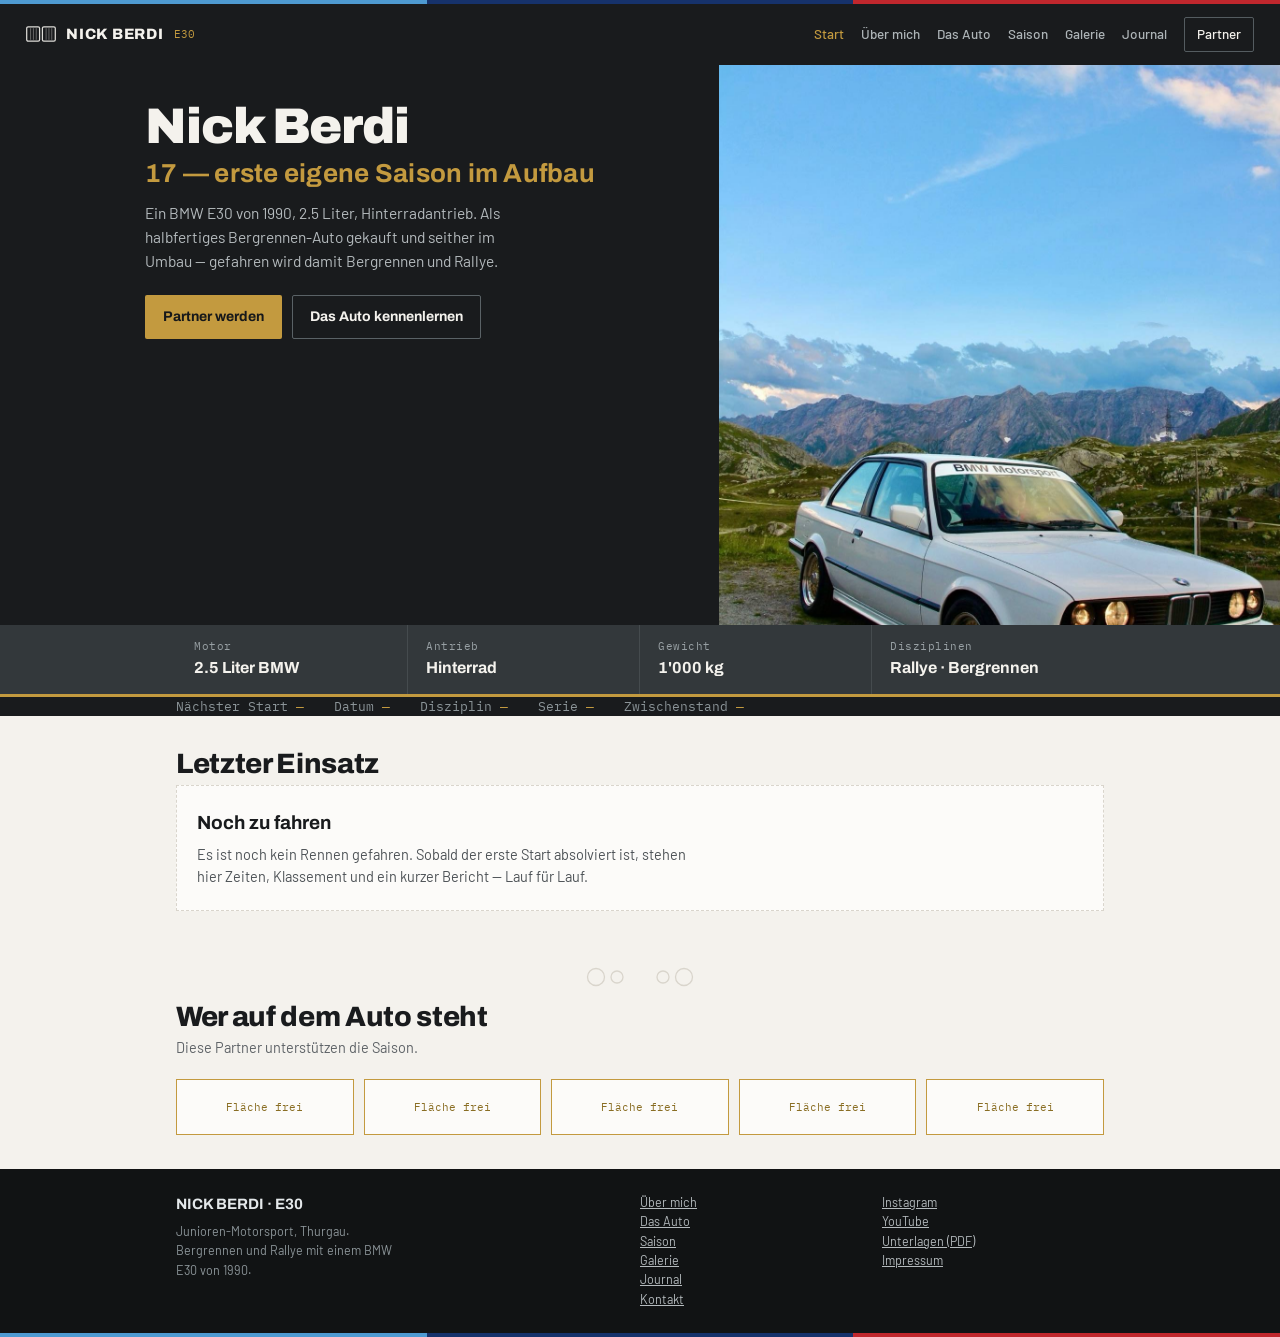
==== commit cad7245d: "update codebase" ====
--- a/index.html
+++ b/index.html
@@ -3,21 +3,24 @@
 <meta charset="utf-8">
 <meta name="viewport" content="width=device-width, initial-scale=1">
 <title>Start — berdi-racing.com</title>
+<link rel="icon" href="favicon.ico" sizes="any">
+<link rel="icon" type="image/png" sizes="32x32" href="img/favicon-32.png">
+<link rel="apple-touch-icon" href="img/favicon-180.png">
 <link rel="preconnect" href="https://fonts.googleapis.com">
 <link rel="preconnect" href="https://fonts.gstatic.com" crossorigin>
 <link href="https://fonts.googleapis.com/css2?family=Archivo:wght@600;700;800;900&family=Barlow:wght@400;500;600&family=IBM+Plex+Mono:wght@400;500&display=swap" rel="stylesheet">
 
-<link rel="stylesheet" href="css/base.css">
-<link rel="stylesheet" href="css/site.css">
-<link rel="stylesheet" href="css/components.css">
+<link rel="stylesheet" href="css/base.css?v=2">
+<link rel="stylesheet" href="css/site.css?v=2">
+<link rel="stylesheet" href="css/components.css?v=2">
 
 <div class="site">
   <div class="tri"><i></i><i></i><i></i></div>
   <nav class="nav">
-    <div class="mark">
+    <a class="mark" href="index.html" title="Zur Startseite">
       <svg class="grille" viewBox="0 0 34 18" width="30" height="16" aria-hidden="true"><rect x=".8" y=".8" width="14.6" height="16.4" rx="1.6" fill="none" stroke="currentColor" stroke-width="1.4"/><rect x="18.6" y=".8" width="14.6" height="16.4" rx="1.6" fill="none" stroke="currentColor" stroke-width="1.4"/><path d="M5.2 2.4v13.2M8.4 2.4v13.2M11.6 2.4v13.2M22.8 2.4v13.2M26 2.4v13.2M29.2 2.4v13.2" stroke="currentColor" stroke-width=".9" opacity=".5"/></svg>
       <b data-cms="site.name">NICK BERDI</b><span data-cms="site.tag">E30</span>
-    </div>
+    </a>
     <a href="index.html" class="on">Start</a><a href="ueber-mich.html">Über mich</a><a href="das-auto.html">Das Auto</a><a href="saison.html">Saison</a><a href="galerie.html">Galerie</a><a href="journal.html">Journal</a>
     <a href="partner.html" class="cta">Partner</a>
   </nav>
@@ -72,14 +75,14 @@
     <div><b style="font-family:Archivo,sans-serif;font-size:15px;color:#E4E8EA" data-cms="site.footerBrand">NICK BERDI · E30</b>
       <p style="margin:6px 0 0;max-width:34ch" data-cms="site.footerText">Junioren-Motorsport, Thurgau. Bergrennen und Rallye mit einem BMW E30 von 1990.</p></div>
     <div><a href="ueber-mich.html">Über mich</a><br><a href="das-auto.html">Das Auto</a><br><a href="saison.html">Saison</a><br><a href="galerie.html">Galerie</a><br><a href="journal.html">Journal</a><br><a href="kontakt.html">Kontakt</a></div>
-    <div>Instagram<br>YouTube<br><a href="#">Unterlagen (PDF)</a><br><a href="impressum.html">Impressum</a></div>
+    <div><a href="https://www.instagram.com/nick_berdi/" data-cms-href="site.instagram" target="_blank" rel="noopener">Instagram</a><br><a href="https://www.youtube.com/@nick_berdi" data-cms-href="site.youtube" target="_blank" rel="noopener">YouTube</a><br><a href="#">Unterlagen (PDF)</a><br><a href="impressum.html">Impressum</a></div>
   </div></footer>
   <div class="tri"><i></i><i></i><i></i></div>
 </div>
 
-<script src="js/labels.js"></script>
+<script src="js/labels.js?v=2"></script>
 <script src="data/content.js"></script>
-<script src="js/content.js"></script>
-<script src="js/site.js"></script>
+<script src="js/content.js?v=2"></script>
+<script src="js/site.js?v=2"></script>
 
 </html>
--- a/css/site.css
+++ b/css/site.css
@@ -13,7 +13,12 @@
 /* nav — sticky: the top stripe pins first, the bar sits right below it */
 .site>.tri:first-child{position:sticky;top:0;z-index:60}
 .nav{position:sticky;top:4px;z-index:59;display:flex;align-items:center;gap:17px;padding:13px 26px;background:var(--anthracite);color:var(--alpine)}
+/* The wordmark is a link back to the home page. It has to opt out of the .nav a
+   rule below, otherwise it would take on the grey of the menu items. */
 .mark{display:flex;align-items:center;gap:10px;margin-right:auto}
+.nav a.mark{color:var(--alpine);text-decoration:none;font-size:inherit;font-weight:inherit}
+.nav a.mark:hover b,.nav a.mark:focus-visible b{color:var(--bbs)}
+.nav a.mark:focus-visible{outline:2px solid var(--bbs);outline-offset:3px}
 .mark .grille{color:var(--alpine);opacity:.9;flex:none}
 .mark b{font-family:Archivo,sans-serif;font-weight:800;font-size:15px;letter-spacing:.05em}
 .mark span{font-family:"IBM Plex Mono",monospace;font-size:11px;color:var(--bbs)}
